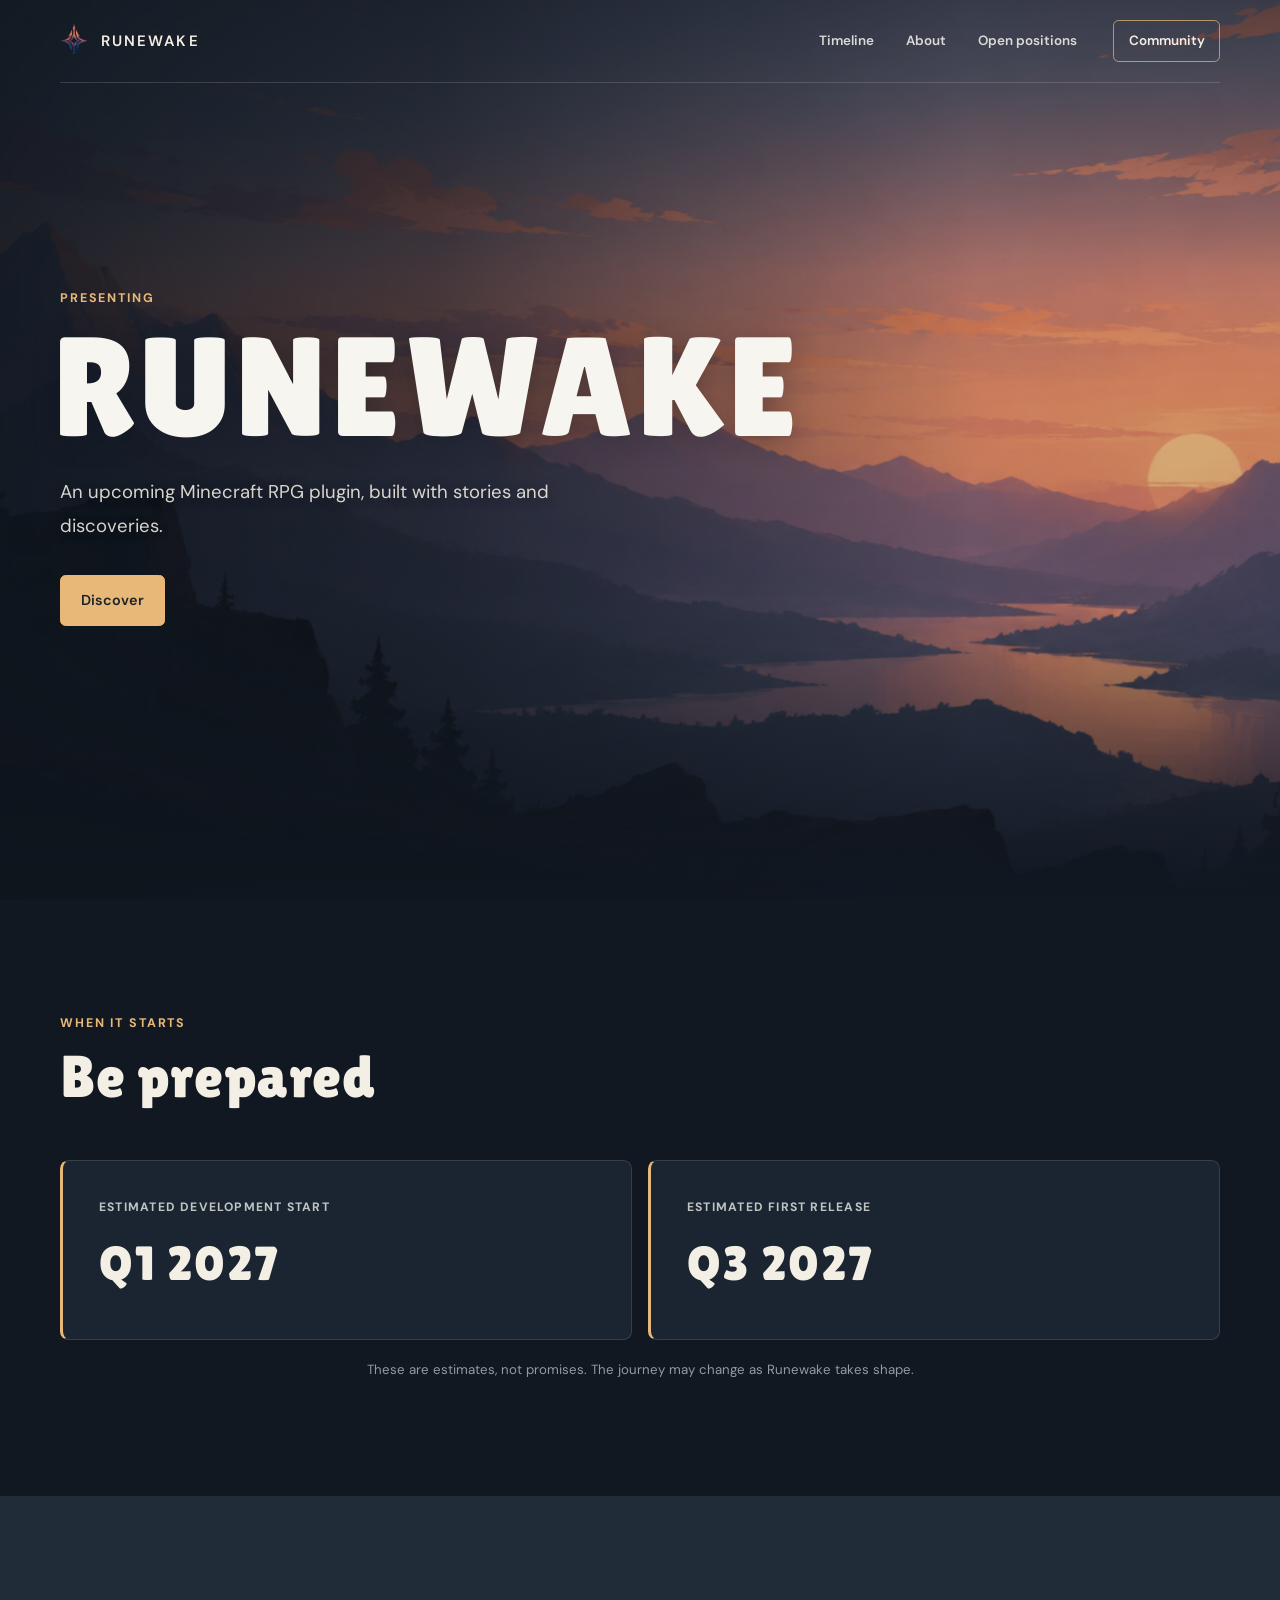
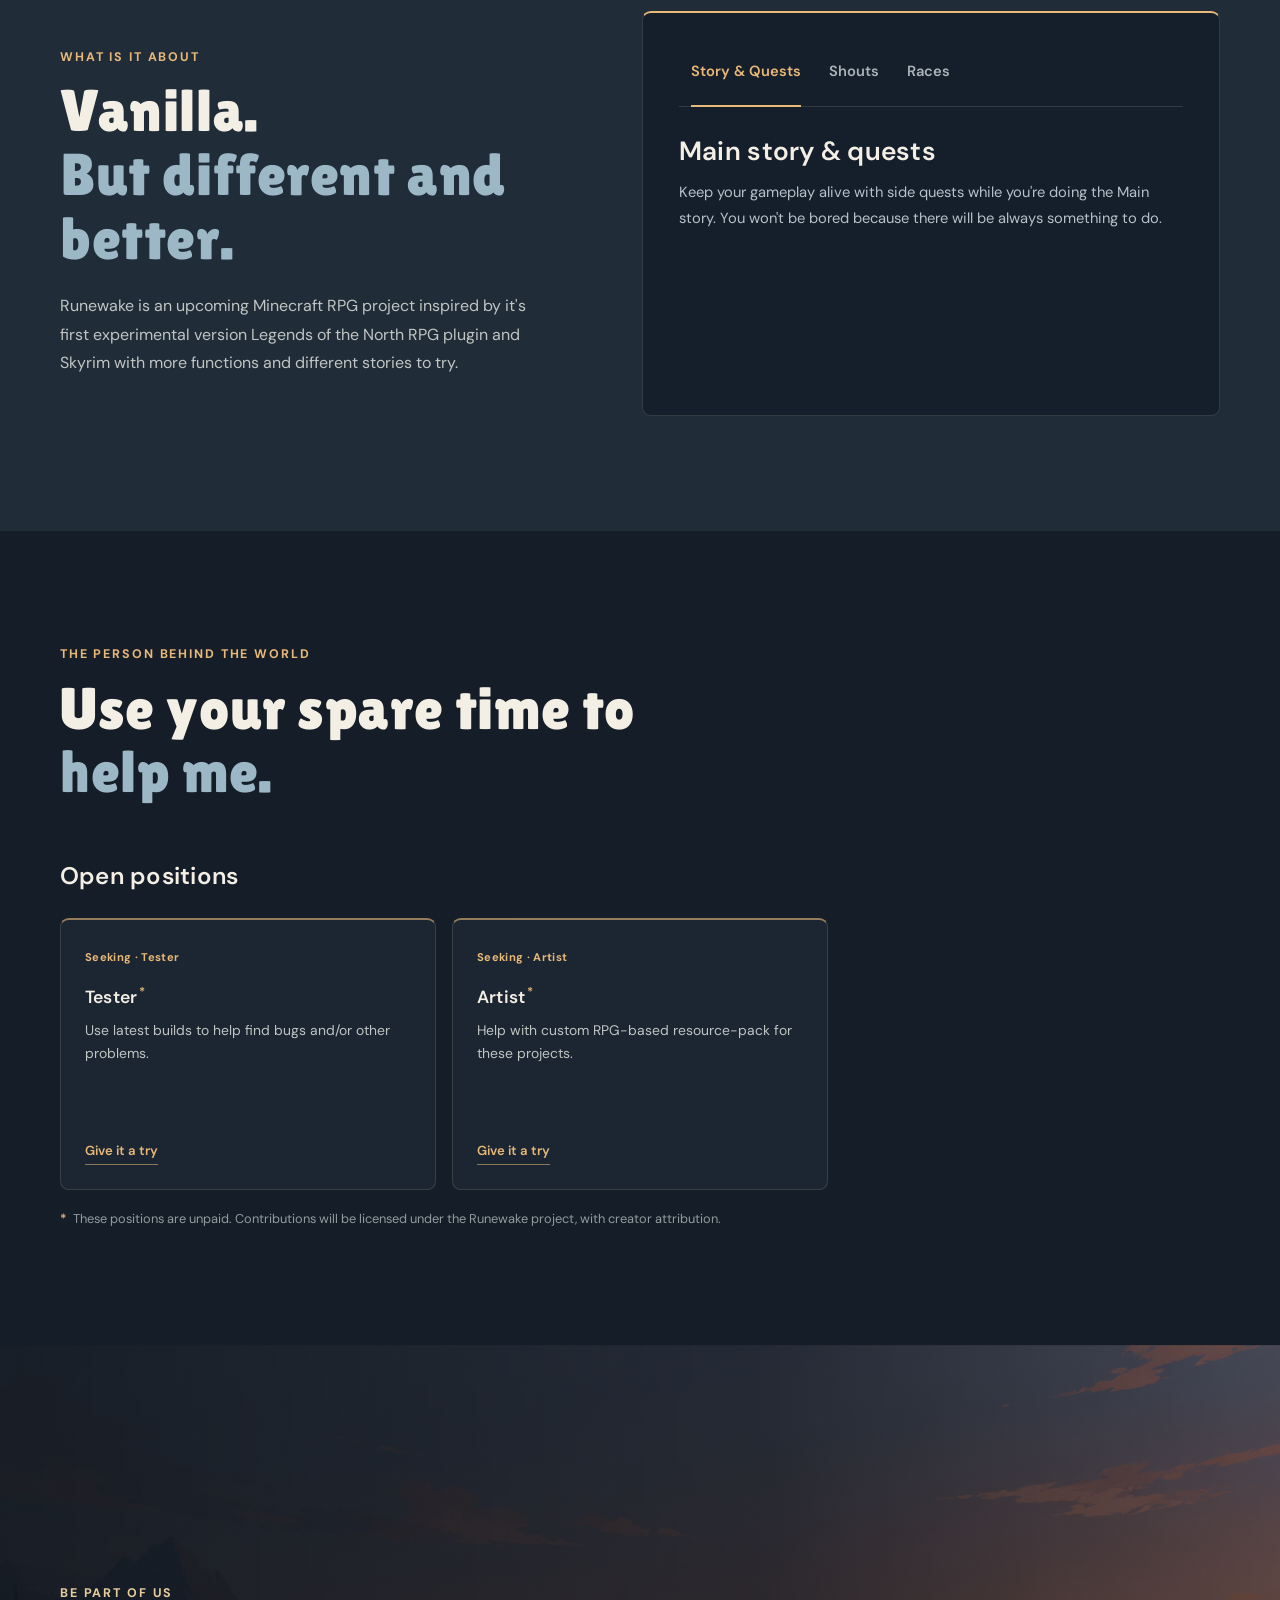
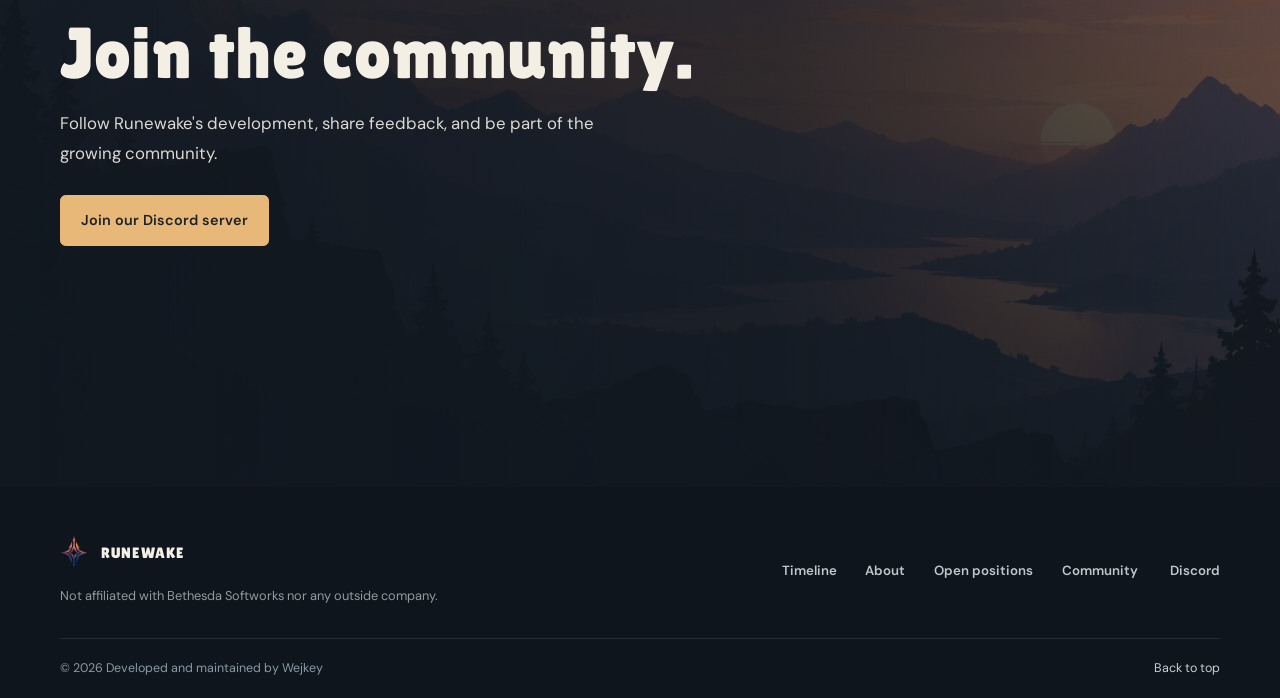
==== index.html @ acd27309 "Add files via upload" ====
<!doctype html>
<html lang="en">
  <head>
    <meta charset="UTF-8">
    <meta name="viewport" content="width=device-width, initial-scale=1.0">
    <title>Runewake RPG</title>
    <link rel="icon" type="image/png" href="assets/original.png">
    <link rel="preconnect" href="https://fonts.googleapis.com">
    <link rel="preconnect" href="https://fonts.gstatic.com" crossorigin>
    <link href="https://fonts.googleapis.com/css2?family=DM+Sans:wght@400;600&family=Lilita+One&display=swap" rel="stylesheet">
    <link rel="stylesheet" href="style/style.css">
    <script src="script/script.js" defer></script>

    <meta name="description" content="Planned large Minecraft RPG/MMORPG plugin and server.">
    <meta name="author" content="Lokahst">
    <meta name="robots" content="index, follow, max-image-preview:large">
    <meta name="googlebot" content="index, follow">
    <meta name="theme-color" content="#3c3b48">
    <meta name="application-name" content="Runewake by Lokahst">
    <meta name="generator" content="Runewake by Lokahst">
    <meta name="referrer" content="strict-origin-when-cross-origin">
    <link rel="canonical" href="https://runewake.lokahst.dev/">

    <meta property="og:type" content="website">
    <meta property="og:site_name" content="Runewake by Lokahst">
    <meta property="og:title" content="Runewake by Lokahst">
    <meta property="og:description" content="Planned large Minecraft RPG/MMORPG plugin and server.">
    <meta property="og:url" content="https://runewake.lokahst.dev">
    <meta property="og:image" content="https://runewake.lokahst.dev/assets/background.png">

    <meta property="og:image:width" content="1200">

    <meta property="og:image:height" content="630">

    <meta property="og:image:alt" content="Planned large Minecraft RPG/MMORPG plugin and server.">
    <meta name="twitter:card" content="summary_large_image">
    <meta name="twitter:title" content="Runewake by Lokahst">
    <meta name="twitter:description" content="Planned large Minecraft RPG/MMORPG plugin and server.">
    <meta name="twitter:image" content="https://runewake.lokahst.dev/assets/background.png">

    <meta name="keywords" content="Lokahst, lokahst, lkhst, Minecraft, Java, Bedrock, Minecraft plugin developer, Minecraft plugins, PaperMC, mc, RPG, Minecraft RPG plugins, Modrinth, spigot, bukkit, purpur, Minecraft survival, Minecraft adventure, Minecraft skyrim-focused plugin, LOTN, Legends of the North, Valentines plugin, Minecraft Valentines, Minecraft skyrim-like plugin, Skyrim, The Elder Scrolls V, Runewake, Runewake plugin, Wiki, Documentation, Lokahst docs, Lokahst wiki,">
    <script type="application/ld+json">
      {
        "@context": "https://schema.org",
        "@type": "Organization",
        "name": "Lokahst",
        "url": "https://runewake.lokahst.dev",
        "logo": "https://runewake.lokahst.dev/assets/original.png",
        "description": "Planned large Minecraft RPG/MMORPG plugin and server.",
        "sameAs": ["https://github.com/wejkey", "https://modrinth.com/organization/lokahst", "https://lokahst.dev/discord"]
      }
    </script>


  </head>
  <body id="top">
    <header class="site-header">
      <div class="nav-wrap">
        <a class="brand" href="index.html#top" aria-label="Runewake home">
          <img class="brand-mark" src="assets/original.png" alt="">
          <span>Runewake</span>
        </a>
        <button class="menu-toggle" type="button" aria-expanded="false" aria-controls="primary-navigation" aria-label="Open navigation menu">
          Menu
        </button>
        <nav class="site-nav" id="primary-navigation" aria-label="Primary navigation">
          <a href="#timeline">Timeline</a>
          <a href="#about">About</a>
          <a href="#positions">Open positions</a>
          <a class="nav-community" href="#community">Community</a>
        </nav>
      </div>
    </header>

    <main>
      <section class="hero" aria-labelledby="hero-title">
        <div class="hero-image" aria-hidden="true"></div>
        <div class="hero-shade" aria-hidden="true"></div>
        <div class="hero-content">
          <p class="hero-overline"> Presenting</p>
          <h1 id="hero-title">Runewake</h1>
          <p class="hero-copy">An upcoming Minecraft RPG plugin, built with stories and discoveries.</p>
          <a class="button button-light" href="#about">Discover</a>
        </div>
      </section>

      <section class="timeline section reveal" id="timeline" aria-labelledby="timeline-title">
        <div class="container">
          <div class="section-heading centered">
            <p class="eyebrow">When it starts</p>
            <h2 id="timeline-title">Be prepared</h2>
          </div>
          <div class="timeline-grid">
            <article class="timeline-card reveal">
              <p class="card-label">Estimated development start</p>
              <p class="date-value">Q1 2027</p>
            </article>
            <article class="timeline-card reveal">
              <p class="card-label">Estimated first release</p>
              <p class="date-value">Q3 2027</p>
            </article>
          </div>
          <p class="estimate-note">These are estimates, not promises. The journey may change as Runewake takes shape.</p>
        </div>
      </section>

      <section class="about section reveal" id="about" aria-labelledby="about-title">
        <div class="container about-layout">
          <div class="about-intro">
            <p class="eyebrow">What is it about</p>
            <h2 id="about-title">Vanilla.<br><span>But different and better.</span></h2>
            <p>Runewake is an upcoming Minecraft RPG project inspired by it's first experimental version Legends of the North RPG plugin and Skyrim with more functions and different stories to try.</p>
          </div>

          <div class="lore-card reveal">
            <div class="tab-list" role="tablist" aria-label="Explore Runewake">
              <button id="tab-saq" class="tab-button" type="button" role="tab" aria-selected="true" aria-controls="panel-saq" tabindex="0">
                Story & Quests
              </button>
              <button id="tab-powers" class="tab-button" type="button" role="tab" aria-selected="false" aria-controls="panel-powers" tabindex="-1">
                Shouts
              </button>
              <button id="tab-races" class="tab-button" type="button" role="tab" aria-selected="false" aria-controls="panel-races" tabindex="-1">
                Races
              </button>
            </div>
            <div class="tab-panels">
              <article id="panel-saq" class="tab-panel" role="tabpanel" tabindex="0" aria-labelledby="tab-saq">
                <h3>Main story & quests</h3>
                <p>Keep your gameplay alive with side quests while you're doing the Main story. You won't be bored because there will be always something to do.</p>
              </article>
              <article id="panel-powers" class="tab-panel" role="tabpanel" tabindex="0" aria-labelledby="tab-powers" hidden>
                <h3>Shouts and powers</h3>
                <p>Powerful shouts and power which you can use to defeat bosses or even players. Destroy, heal, or make animals fight along with you.</p>
              </article>
              <article id="panel-races" class="tab-panel" role="tabpanel" tabindex="0" aria-labelledby="tab-races" hidden>
                <h3>Be different</h3>
                <p>Learn different shouts, do different quests or chose different way to play.</p>
              </article>
            </div>
          </div>
        </div>
      </section>

      <section class="team section reveal" id="team" aria-labelledby="team-title">
        <div class="container">
          <div class="section-heading">
            <p class="eyebrow">The person behind the world</p>
            <h2 id="team-title">Use your spare time to<br><span>help me.</span></h2>
          </div>

          <div class="subsection-heading positions-heading" id="positions">
            <div>
              <h3>Open positions</h3>
            </div>
          </div>
          <div class="positions-grid">
            <article class="position-card reveal" aria-describedby="positions-note">
              <span class="position-status">Seeking · Tester</span>
              <h4>Tester<sup aria-hidden="true">*</sup></h4>
              <p>Use latest builds to help find bugs and/or other problems.</p>
              <a href="#community" class="position-link">Give it a try</a>
            </article>
            <article class="position-card reveal" aria-describedby="positions-note">
              <span class="position-status">Seeking · Artist</span>
              <h4>Artist<sup aria-hidden="true">*</sup></h4>
              <p>Help with custom RPG-based resource-pack for these projects.</p>
              <a href="#community" class="position-link">Give it a try</a>
            </article>
          </div>
          <p class="position-footnote" id="positions-note"><span aria-hidden="true">*</span> These positions are unpaid. Contributions will be licensed under the Runewake project, with creator attribution.</p>
        </div>
      </section>

      <section class="community section reveal" id="community" aria-labelledby="community-title">
        <div class="community-image" aria-hidden="true"></div>
        <div class="community-shade" aria-hidden="true"></div>
        <div class="container community-content">
          <p class="eyebrow">Be part of us</p>
          <h2 id="community-title">Join the community.</h2>
          <p>Follow Runewake's development, share feedback, and be part of the growing community.</p>
          <a class="button button-discord" href="https://lokahst.dev/discord" target="_blank" rel="noopener noreferrer">Join our Discord server</a>
        </div>
      </section>
    </main>

    <footer class="site-footer">
      <div class="container footer-main">
        <div class="footer-brand">
          <a class="brand" href="index.html#top" aria-label="Runewake home">
            <img class="brand-mark" src="assets/original.png" alt="">
            <span>Runewake</span>
          </a>
          <p>Not affiliated with Bethesda Softworks nor any outside company.</p>
        </div>
        <nav class="footer-nav" aria-label="Footer navigation">
          <a href="#timeline">Timeline</a>
          <a href="#about">About</a>
          <a href="#positions">Open positions</a>
          <a href="#community">Community</a>
        </nav>
        <div class="footer-social">
          <a href="https://lokahst.dev/discord" target="_blank" rel="noopener noreferrer">
            Discord
          </a>
        </div>
        <div class="footer-bottom">
          <p>© <span id="copyright-year"></span> Developed and maintained by Wejkey</p>
          <a href="#top" class="back-top">Back to top</a>
          </div>
      </div>
    </footer>
  </body>
</html>
---- style/style.css ----
:root {
  color-scheme: dark;
  --navy-950: #111822;
  --navy-900: #18222e;
  --navy-800: #222f3d;
  --navy-700: #304353;
  --purple: #7763a6;
  --teal: #83b5ae;
  --cyan: #c2dbd2;
  --gold: #e8b878;
  --cream: #f4efe5;
  --muted: #c0c4c2;
  --dim: #929b9d;
  --line: rgba(218, 213, 199, 0.15);
  --surface: #1a2531;
  --surface-soft: #222f3b;
  --font-body: "DM Sans", "Segoe UI", sans-serif;
  --font-display: "Lilita One", "Segoe UI", sans-serif;
  --content-width: 1160px;
  --gutter: clamp(1.25rem, 5vw, 3.5rem);
  --section-space: clamp(5.25rem, 9vw, 8rem);
  --radius: 0.55rem;
}

* {
  box-sizing: border-box;
}

html {
  scroll-behavior: smooth;
  scroll-padding-top: 5rem;
  scrollbar-color: #58a7ae #18283a;
  scrollbar-width: thin;
}

body {
  min-width: 320px;
  margin: 0;
  color: var(--cream);
  background: var(--navy-950);
  font-family: var(--font-body);
  font-size: 1rem;
  line-height: 1.65;
  -webkit-font-smoothing: antialiased;
  text-rendering: optimizeLegibility;
}

body,
button,
a {
  -webkit-tap-highlight-color: transparent;
}

body::-webkit-scrollbar {
  width: 12px;
}

body::-webkit-scrollbar-track {
  background: #18283a;
}

body::-webkit-scrollbar-thumb {
  border: 3px solid #18283a;
  border-radius: 999px;
  background: #58a7ae;
}

body::-webkit-scrollbar-thumb:hover {
  background: #8bd6d0;
}

a {
  color: inherit;
  text-decoration: none;
}

button {
  color: inherit;
  font: inherit;
}

button:focus-visible,
a:focus-visible {
  outline: 2px solid var(--gold);
  outline-offset: 4px;
}

.container,
.nav-wrap {
  width: min(var(--content-width), calc(100% - var(--gutter) * 2));
  margin-inline: auto;
}

.site-header {
  position: absolute;
  z-index: 10;
  top: 0;
  right: 0;
  left: 0;
  color: var(--cream);
}

.nav-wrap {
  display: flex;
  min-height: 5.2rem;
  align-items: center;
  justify-content: space-between;
  border-bottom: 1px solid rgba(230, 237, 235, 0.16);
}

.brand {
  display: inline-flex;
  align-items: center;
  gap: 0.8rem;
  font-family: var(--font-body);
  font-size: 0.94rem;
  font-weight: 600;
  letter-spacing: 0.14em;
  text-transform: uppercase;
}

.brand-mark {
  display: grid;
  width: 1.75rem;
  height: 2.25rem;
  place-items: center;
  color: var(--gold);
}

.brand-mark svg {
  width: 100%;
  fill: none;
  stroke: currentColor;
  stroke-linecap: round;
  stroke-linejoin: round;
  stroke-width: 1.8;
}

.site-nav {
  display: flex;
  align-items: center;
  gap: clamp(1rem, 2.5vw, 2rem);
  color: rgba(245, 244, 239, 0.86);
  font-size: 0.84rem;
  font-weight: 600;
}

.site-nav a,
.footer-nav a,
.footer-social a {
  transition: color 180ms ease;
}

.site-nav a:hover,
.footer-nav a:hover,
.footer-social a:hover {
  color: var(--cyan);
}

.site-nav .nav-community {
  display: inline-flex;
  align-items: center;
  gap: 0.45rem;
  margin-left: 0.25rem;
  padding: 0.58rem 0.9rem;
  border: 1px solid rgba(232, 184, 120, 0.72);
  border-radius: 0.35rem;
  color: var(--cream);
}

.site-nav .nav-community:hover {
  border-color: var(--gold);
  background: var(--gold);
  color: var(--navy-950);
}

.menu-toggle {
  display: none;
}

.hero {
  position: relative;
  display: grid;
  min-height: min(900px, 100svh);
  min-height: max(700px, min(900px, 100svh));
  overflow: hidden;
  place-items: center;
  isolation: isolate;
  background: #18222e;
}

.hero-image,
.hero-shade,
.community-image,
.community-shade {
  position: absolute;
  z-index: 0;
  inset: 0;
}

.hero-image {
  background-image: url("../assets/background.png");
  background-position: center 52%;
  background-size: cover;
  filter: saturate(0.82);
  transform: scale(1.02);
}

.hero-shade {
  z-index: 1;
  background:
    linear-gradient(90deg, rgba(14, 21, 29, 0.88) 0%, rgba(14, 21, 29, 0.65) 34%, rgba(14, 21, 29, 0.08) 76%),
    linear-gradient(180deg, rgba(14, 21, 29, 0.52) 0%, transparent 30%, rgba(14, 21, 29, 0.08) 68%, #111822 100%);
}

.hero-content {
  position: relative;
  z-index: 2;
  width: min(1160px, calc(100% - var(--gutter) * 2));
  padding: 9rem 0 8rem;
  text-align: left;
}

.hero-overline,
.eyebrow {
  margin: 0 0 0.8rem;
  color: var(--gold);
  font-size: 0.78rem;
  font-weight: 700;
  letter-spacing: 0.15em;
  line-height: 1.4;
  text-transform: uppercase;
}

.hero h1 {
  margin: 0 0 0 -0.05em;
  color: #f7f5ef;
  font-family: var(--font-display);
  font-size: clamp(5rem, 11vw, 9rem);
  font-weight: 400;
  letter-spacing: 0.035em;
  line-height: 0.95;
  text-shadow: 0 5px 28px rgba(9, 17, 30, 0.3);
  text-transform: uppercase;
}

.hero-copy {
  max-width: 31rem;
  margin: 1.4rem 0 2rem;
  color: rgba(244, 239, 229, 0.88);
  font-size: clamp(1rem, 1.5vw, 1.16rem);
  line-height: 1.8;
  text-shadow: 0 2px 12px rgba(10, 16, 25, 0.35);
}

.button {
  display: inline-flex;
  min-height: 3.1rem;
  align-items: center;
  justify-content: center;
  gap: 0.8rem;
  padding: 0.8rem 1.25rem;
  border: 1px solid transparent;
  border-radius: 0.35rem;
  font-size: 0.9rem;
  font-weight: 600;
  transition: background-color 180ms ease, border-color 180ms ease, color 180ms ease, transform 180ms ease;
}

.button:hover {
  transform: translateY(-2px);
}

.button-light {
  border-color: var(--gold);
  background: var(--gold);
  color: #1b2229;
}

.button-light:hover {
  border-color: #f3c990;
  background: #f3c990;
}

.section {
  padding-block: var(--section-space);
}

.timeline {
  background: #111822;
}

.section-heading h2,
.about-intro h2,
.community h2 {
  margin: 0;
  font-family: var(--font-display);
  font-size: clamp(2.35rem, 4.6vw, 3.7rem);
  font-weight: 400;
  letter-spacing: 0.01em;
  line-height: 1.08;
}

.section-heading h2 span,
.about-intro h2 span {
  color: #9cb8c6;
}

.centered {
  margin: 0 auto 3.2rem;
  text-align: center;
}

.timeline .section-heading.centered {
  max-width: 1160px;
  margin-inline: auto;
  text-align: left;
}

.timeline-grid {
  display: grid;
  max-width: 100%;
  grid-template-columns: repeat(2, minmax(0, 1fr));
  gap: 1rem;
  margin: 0 auto;
}

.timeline-card {
  position: relative;
  display: flex;
  min-height: 9rem;
  flex-direction: column;
  align-items: flex-start;
  justify-content: center;
  gap: 0.4rem;
  overflow: hidden;
  padding: clamp(1.5rem, 3vw, 2.25rem);
  border: 1px solid var(--line);
  border-left: 3px solid var(--gold);
  border-radius: var(--radius);
  background: #1a2531;
  transition: border-color 200ms ease, transform 200ms ease, background-color 200ms ease;
}

.timeline-card:hover {
  transform: translateY(-3px);
  border-color: rgba(232, 184, 120, 0.48);
  border-left-color: var(--gold);
  background: #202d39;
}

.card-label {
  margin: 0;
  color: var(--muted);
  font-size: 0.76rem;
  font-weight: 700;
  letter-spacing: 0.1em;
  text-transform: uppercase;
}

.date-value {
  margin: 0;
  color: var(--cream);
  font-family: var(--font-display);
  font-size: clamp(2.25rem, 4vw, 3rem);
  font-weight: 400;
  letter-spacing: 0.04em;
}

.estimate-note {
  margin: 1.2rem auto 0;
  color: var(--dim);
  font-size: 0.83rem;
  text-align: center;
}

.about {
  position: relative;
  overflow: hidden;
  background: #202d39;
}

.about-layout {
  position: relative;
  display: grid;
  grid-template-columns: minmax(0, 0.92fr) minmax(0, 1.08fr);
  align-items: center;
  gap: clamp(3rem, 7vw, 6rem);
}

.about-intro {
  max-width: 34rem;
}

.about-intro h2 {
  margin-bottom: 1.35rem;
}

.about-intro > p:not(.eyebrow) {
  max-width: 32rem;
  margin: 0;
  color: var(--muted);
  font-size: 1rem;
  line-height: 1.8;
}

.text-link {
  display: inline-flex;
  align-items: center;
  margin-top: 1.45rem;
  color: var(--gold);
  font-size: 0.91rem;
  font-weight: 700;
}

.lore-card {
  overflow: hidden;
  padding: clamp(1.5rem, 3.5vw, 2.25rem);
  border: 1px solid var(--line);
  border-top: 2px solid var(--gold);
  border-radius: var(--radius);
  background: #151f2b;
}

.tab-list {
  display: flex;
  gap: 0.25rem;
  padding-bottom: 0.8rem;
  border-bottom: 1px solid var(--line);
}

.tab-button {
  position: relative;
  display: inline-flex;
  min-height: 2.75rem;
  align-items: center;
  padding: 0.4rem 0.75rem;
  border: 0;
  border-radius: 0.25rem;
  background: transparent;
  color: #aab3b6;
  cursor: pointer;
  font-size: 0.92rem;
  font-weight: 600;
  transition: background-color 180ms ease, color 180ms ease;
}

.tab-button:hover {
  color: var(--cream);
}

.tab-button[aria-selected="true"] {
  color: var(--gold);
}

.tab-button[aria-selected="true"]::after {
  position: absolute;
  right: 0.75rem;
  bottom: -0.85rem;
  left: 0.75rem;
  height: 2px;
  background: var(--gold);
  content: "";
}

.tab-panels {
  min-height: 17rem;
}

.tab-panel {
  padding: 1.7rem 0 0.2rem;
  animation: panel-in 230ms ease both;
}

.tab-panel[hidden] {
  display: none;
}

.tab-panel h3 {
  margin: 0 0 0.65rem;
  font-family: var(--font-body);
  font-size: clamp(1.35rem, 2.3vw, 1.65rem);
  font-weight: 600;
  letter-spacing: 0.01em;
  line-height: 1.35;
}

.tab-panel > p:last-child {
  max-width: 32rem;
  margin: 0;
  color: #b5c2c9;
  font-size: 0.92rem;
  line-height: 1.75;
}

.team {
  background: #151e28;
}

.team > .container > .section-heading {
  max-width: 48rem;
  margin-bottom: 3.25rem;
}

.subsection-heading {
  display: flex;
  align-items: end;
  justify-content: space-between;
  gap: 1.5rem;
  margin-bottom: 1.1rem;
}

.subsection-heading h3 {
  margin: 0;
  font-family: var(--font-body);
  font-size: 1.5rem;
  font-weight: 600;
  letter-spacing: 0.01em;
}

.subsection-heading > p,
.subsection-heading div > p:not(.eyebrow) {
  margin: 0;
  color: var(--dim);
  font-size: 0.88rem;
}

.position-card h4 {
  margin: 0;
  font-family: var(--font-body);
  font-size: 1.2rem;
  font-weight: 600;
  letter-spacing: 0.01em;
}

.positions-heading {
  margin-top: 0;
  margin-bottom: 1.4rem;
}

.positions-grid {
  display: grid;
  grid-template-columns: repeat(3, minmax(0, 1fr));
  gap: 1rem;
}

.position-card {
  display: flex;
  min-height: 17rem;
  flex-direction: column;
  align-items: flex-start;
  padding: 1.5rem;
  border: 1px solid var(--line);
  border-top: 2px solid rgba(232, 184, 120, 0.6);
  border-radius: var(--radius);
  background: #1b2632;
  transition: border-color 180ms ease, transform 180ms ease;
}

.position-card:hover {
  transform: translateY(-4px);
  border-color: rgba(232, 184, 120, 0.45);
  border-top-color: var(--gold);
}

.position-status {
  margin-bottom: 0.85rem;
  padding: 0.25rem 0;
  border-radius: 0;
  background: transparent;
  color: var(--gold);
  font-size: 0.7rem;
  font-weight: 700;
  letter-spacing: 0.03em;
}

.position-card h4 {
  font-size: 1.1rem;
  line-height: 1.35;
}

.position-card h4 sup {
  margin-left: 0.12em;
  color: var(--gold);
  font-family: var(--font-body);
  font-size: 0.7em;
  font-weight: 600;
  vertical-align: super;
}

.position-card > p {
  margin: 0.6rem 0 1rem;
  color: var(--muted);
  font-size: 0.87rem;
  line-height: 1.65;
}

.position-footnote {
  max-width: 48rem;
  margin: 1.15rem 0 0;
  color: var(--dim);
  font-size: 0.8rem;
  line-height: 1.65;
}

.position-footnote span {
  margin-right: 0.25rem;
  color: var(--gold);
  font-weight: 600;
}

.position-link {
  display: inline-flex;
  align-items: center;
  gap: 0.5rem;
  margin-top: auto;
  padding-bottom: 0.15rem;
  border-bottom: 1px solid rgba(232, 184, 120, 0.55);
  color: var(--gold);
  font-size: 0.82rem;
  font-weight: 600;
}

.community {
  position: relative;
  overflow: hidden;
  min-height: 32rem;
  background: #1d2a36;
  isolation: isolate;
}

.community-image {
  background-image: url("../assets/background.png");
  background-position: center 57%;
  background-size: cover;
  filter: saturate(0.72);
}

.community-shade {
  z-index: 1;
  background:
    linear-gradient(90deg, rgba(17, 24, 32, 0.9), rgba(17, 24, 32, 0.72) 60%, rgba(17, 24, 32, 0.32)),
    linear-gradient(180deg, rgba(17, 24, 32, 0.18), rgba(17, 24, 32, 0.78));
}

.community-content {
  position: relative;
  z-index: 2;
  display: flex;
  min-height: 32rem;
  align-items: flex-start;
  flex-direction: column;
  justify-content: center;
  padding-block: 5.5rem;
  text-align: left;
}

.community-content > .eyebrow {
  color: #e7cd9e;
}

.community h2 {
  font-size: clamp(2.5rem, 6vw, 4.5rem);
}

.community-content > p:not(.eyebrow) {
  max-width: 34rem;
  margin: 1rem 0 1.7rem;
  color: rgba(248, 246, 239, 0.87);
  font-size: 1.05rem;
  line-height: 1.75;
}

.button-discord {
  border-color: var(--gold);
  background: var(--gold);
  color: #1b2229;
}

.button-discord:hover {
  border-color: #f3c990;
  background: #f3c990;
}

.site-footer {
  padding-block: 3rem 1.2rem;
  background: #0f151d;
}

.footer-main {
  display: grid;
  grid-template-columns: 1fr auto auto;
  align-items: center;
  gap: 2rem;
}

.footer-brand p {
  margin: 0.35rem 0 0;
  color: var(--dim);
  font-size: 0.8rem;
}

.footer-brand .brand {
  font-family: var(--font-display);
  font-weight: 400;
  letter-spacing: 0.08em;
}

.footer-nav,
.footer-social {
  display: flex;
  flex-wrap: wrap;
  gap: clamp(0.9rem, 2.3vw, 1.8rem);
  color: #bdc8cc;
  font-size: 0.83rem;
  font-weight: 600;
}

.footer-social span {
  color: var(--gold);
}

.footer-bottom {
  display: flex;
  grid-column: 1 / -1;
  align-items: center;
  justify-content: space-between;
  padding-top: 1.2rem;
  border-top: 1px solid rgba(198, 220, 221, 0.12);
  color: #899aa5;
  font-size: 0.78rem;
}

.footer-bottom p {
  margin: 0;
}

.back-top {
  color: #c7d0d1;
}

.back-top span {
  padding-left: 0.35rem;
  color: var(--gold);
}

@keyframes panel-in {
  from {
    opacity: 0;
    transform: translateY(7px);
  }
  to {
    opacity: 1;
    transform: translateY(0);
  }
}

@media (max-width: 800px) {
  .site-nav {
    gap: 1rem;
    font-size: 0.82rem;
  }

  .about-layout {
    grid-template-columns: 1fr;
    gap: 2.8rem;
  }

  .about-intro {
    max-width: 43rem;
  }

  .positions-grid {
    grid-template-columns: repeat(2, minmax(0, 1fr));
  }

  .position-card:last-child {
    grid-column: 1 / -1;
    min-height: 13rem;
  }

  .footer-main {
    grid-template-columns: 1fr auto;
  }

  .footer-social {
    grid-column: 2;
    justify-content: flex-end;
  }
}

@media (max-width: 620px) {
  :root {
    --section-space: 5rem;
    --gutter: 1.25rem;
  }

  .nav-wrap {
    min-height: 4.7rem;
  }

  .menu-toggle {
    position: relative;
    z-index: 12;
    display: flex;
    min-height: 2.8rem;
    align-items: center;
    justify-content: center;
    padding: 0.55rem 0.8rem;
    border: 1px solid rgba(229, 235, 232, 0.3);
    border-radius: 0.5rem;
    background: rgba(24, 39, 56, 0.72);
    cursor: pointer;
    font-size: 0.82rem;
    font-weight: 700;
  }

  .site-nav {
    position: absolute;
    top: calc(100% - 0.25rem);
    right: var(--gutter);
    left: var(--gutter);
    display: none;
    align-items: stretch;
    flex-direction: column;
    gap: 0.2rem;
    padding: 0.75rem;
    border: 1px solid rgba(203, 222, 221, 0.16);
    border-radius: 0.65rem;
    background: rgba(23, 36, 56, 0.97);
    box-shadow: 0 18px 38px rgba(6, 12, 23, 0.28);
    backdrop-filter: blur(16px);
  }

  .site-nav.is-open {
    display: flex;
  }

  .site-nav a {
    padding: 0.75rem 0.8rem;
  }

  .site-nav .nav-community {
    justify-content: space-between;
    margin-top: 0.25rem;
  }

  .hero {
    min-height: max(680px, 100svh);
  }

  .hero-image {
    background-position: 56% center;
  }

  .hero-content {
    padding-top: 7rem;
    padding-bottom: 7rem;
  }

  .hero h1 {
    font-size: clamp(3.3rem, 15vw, 5.3rem);
    letter-spacing: 0.04em;
  }

  .hero-copy {
    max-width: 29rem;
  }

  .centered {
    margin-bottom: 2.2rem;
  }

  .section-heading h2,
  .about-intro h2 {
    font-size: clamp(2rem, 8vw, 3rem);
  }

  .timeline-grid {
    grid-template-columns: 1fr;
  }

  .timeline-card {
    min-height: 7rem;
  }

  .lore-card {
    padding: 1.3rem;
  }

  .tab-list {
    gap: 0.15rem;
  }

  .tab-button {
    flex: 1;
    justify-content: center;
    padding-inline: 0.35rem;
    font-size: 0.84rem;
  }

  .tab-panels {
    min-height: 18rem;
  }

  .subsection-heading {
    align-items: flex-start;
    flex-direction: column;
    gap: 0.45rem;
  }

  .positions-heading {
    margin-top: 3.3rem;
  }

  .positions-grid {
    grid-template-columns: 1fr;
  }

  .position-card,
  .position-card:last-child {
    min-height: 14rem;
    grid-column: auto;
  }

  .community,
  .community-content {
    min-height: 33rem;
  }

  .community-image {
    background-position: 56% center;
  }

  .community h2 {
    font-size: clamp(2.35rem, 10vw, 3.5rem);
  }

  .footer-main {
    grid-template-columns: 1fr;
    gap: 1.5rem;
  }

  .footer-social {
    grid-column: auto;
    justify-content: flex-start;
  }

  .footer-nav {
    gap: 1rem 1.4rem;
  }

  .footer-bottom {
    gap: 0.7rem;
  }
}

@media (max-width: 380px) {
  .brand {
    font-size: 0.9rem;
  }

  .hero h1 {
    font-size: 3.15rem;
  }

  .tab-button {
    font-size: 0.78rem;
  }

  .footer-bottom {
    align-items: flex-start;
    flex-direction: column;
  }
}

@media (prefers-reduced-motion: reduce) {
  html {
    scroll-behavior: auto;
  }

  *,
  *::before,
  *::after {
    animation-duration: 0.01ms !important;
    animation-iteration-count: 1 !important;
    scroll-behavior: auto !important;
    transition-duration: 0.01ms !important;
  }
}

body.js-reveal-ready .reveal:not(.is-visible) {
  opacity: 0;
  transform: translateY(16px);
}

body.js-reveal-ready .reveal.is-visible {
  opacity: 1;
  transform: translateY(0);
  transition: opacity 650ms ease, transform 650ms cubic-bezier(0.2, 0.65, 0.3, 1);
}

.timeline-grid .timeline-card:nth-child(2),
.positions-grid .position-card:nth-child(2) {
  transition-delay: 80ms;
}

.positions-grid .position-card:nth-child(3) {
  transition-delay: 150ms;
}

.hero-image {
  transform: scale(1.045) translate3d(0, var(--hero-parallax, 0px), 0);
  will-change: transform;
}

@media (prefers-reduced-motion: reduce) {
  body.js-reveal-ready .reveal,
  body.js-reveal-ready .reveal:not(.is-visible),
  body.js-reveal-ready .reveal.is-visible {
    opacity: 1;
    transform: none;
    transition: none;
  }

  .hero-image {
    transform: none;
  }
}
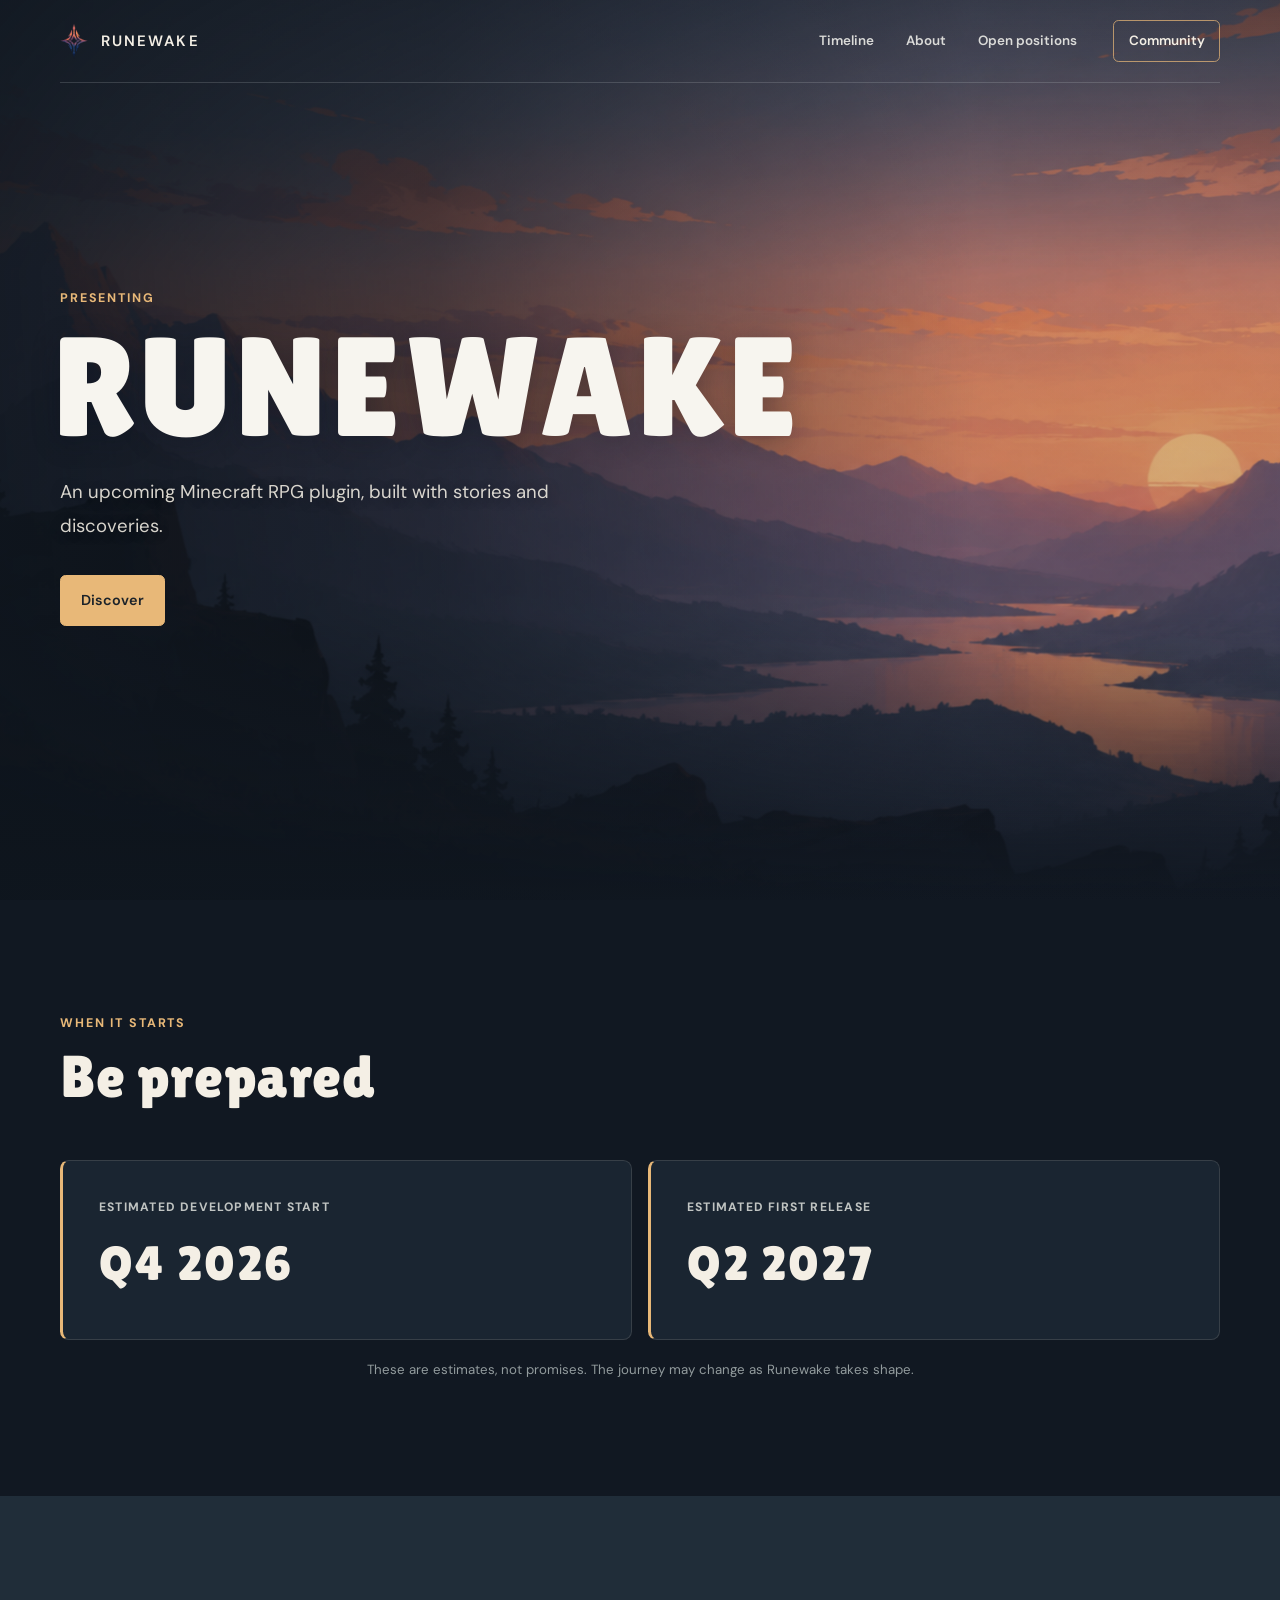
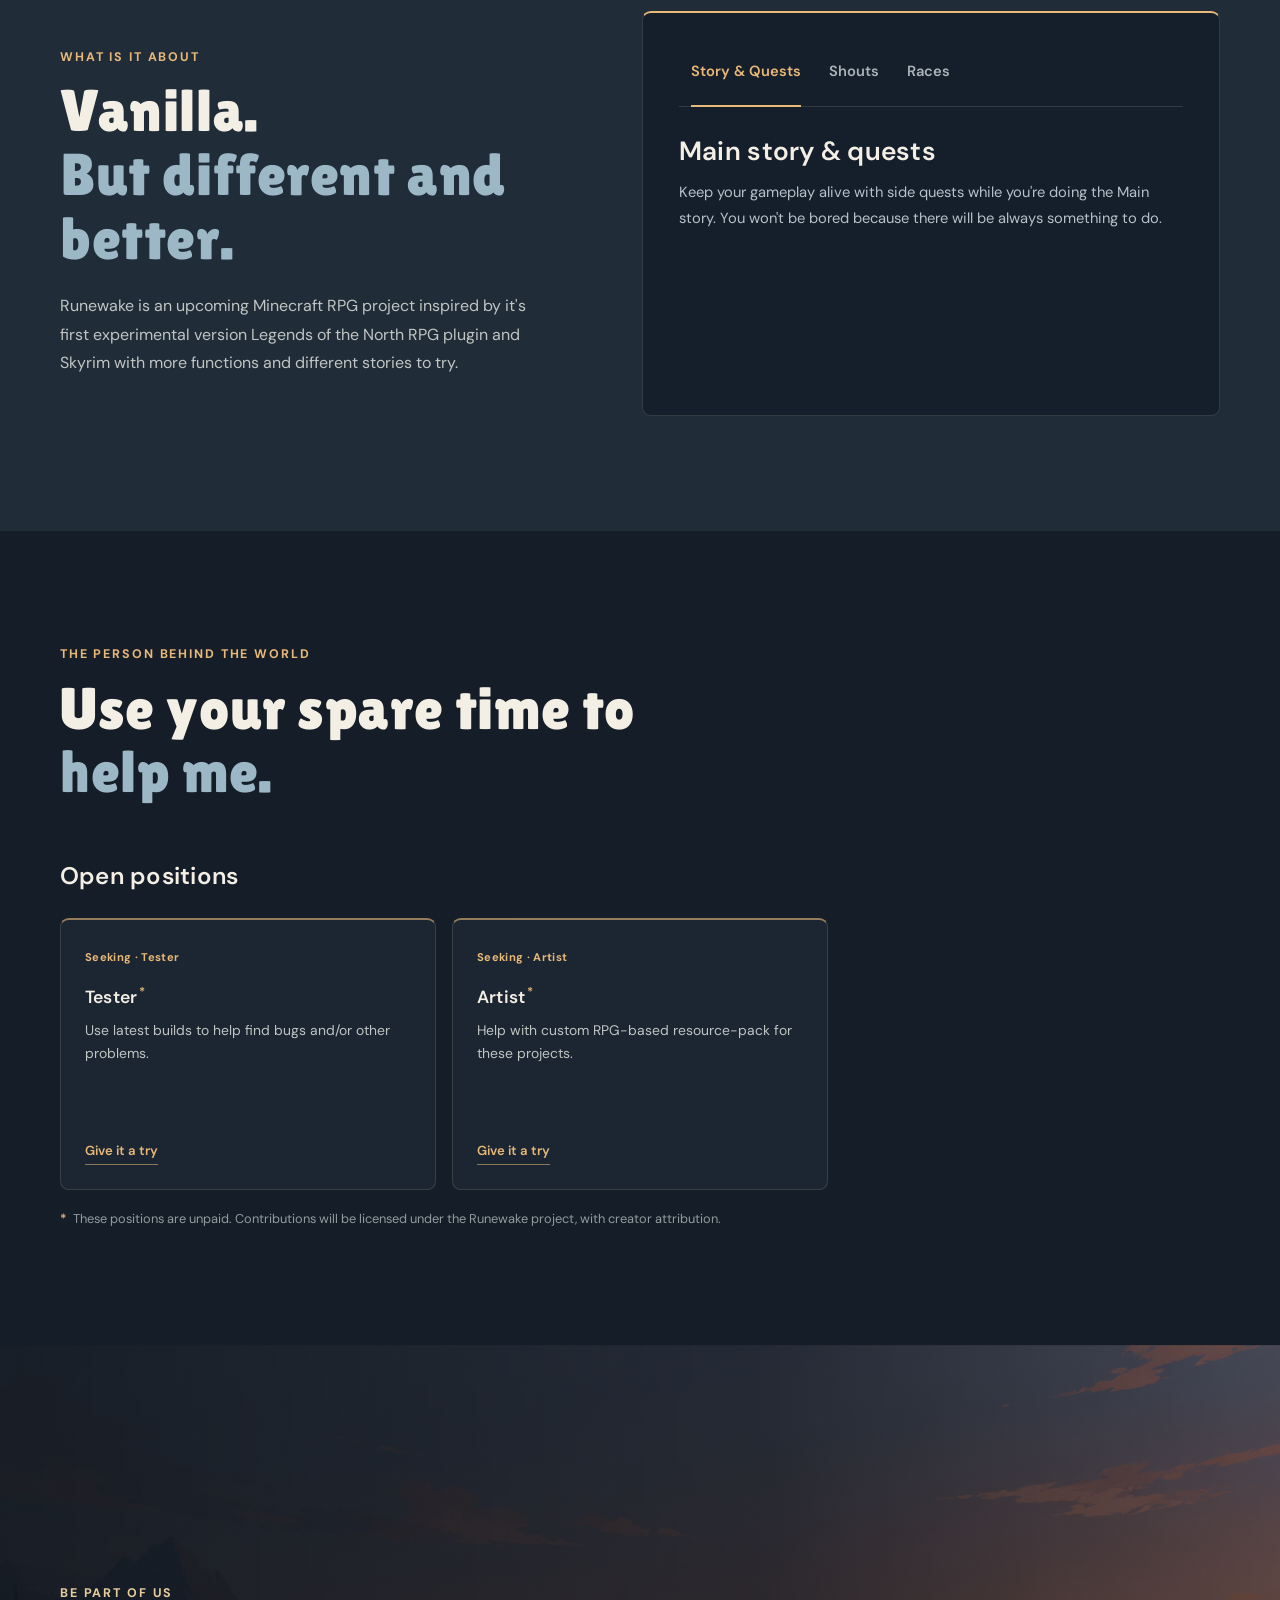
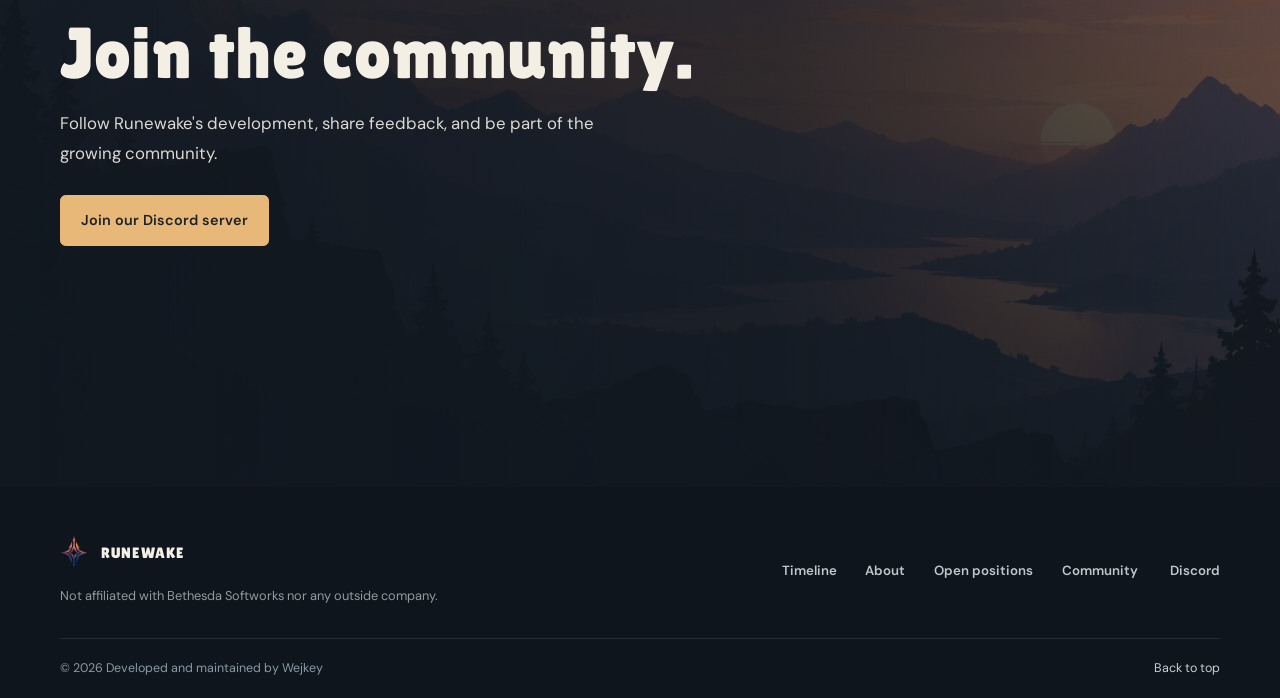
==== commit d5ff9e08: "Update index.html" ====
--- a/index.html
+++ b/index.html
@@ -93,11 +93,11 @@
           <div class="timeline-grid">
             <article class="timeline-card reveal">
               <p class="card-label">Estimated development start</p>
-              <p class="date-value">Q1 2027</p>
+              <p class="date-value">Q4 2026</p>
             </article>
             <article class="timeline-card reveal">
               <p class="card-label">Estimated first release</p>
-              <p class="date-value">Q3 2027</p>
+              <p class="date-value">Q2 2027</p>
             </article>
           </div>
           <p class="estimate-note">These are estimates, not promises. The journey may change as Runewake takes shape.</p>
@@ -211,4 +211,4 @@
       </div>
     </footer>
   </body>
-</html>+</html>
